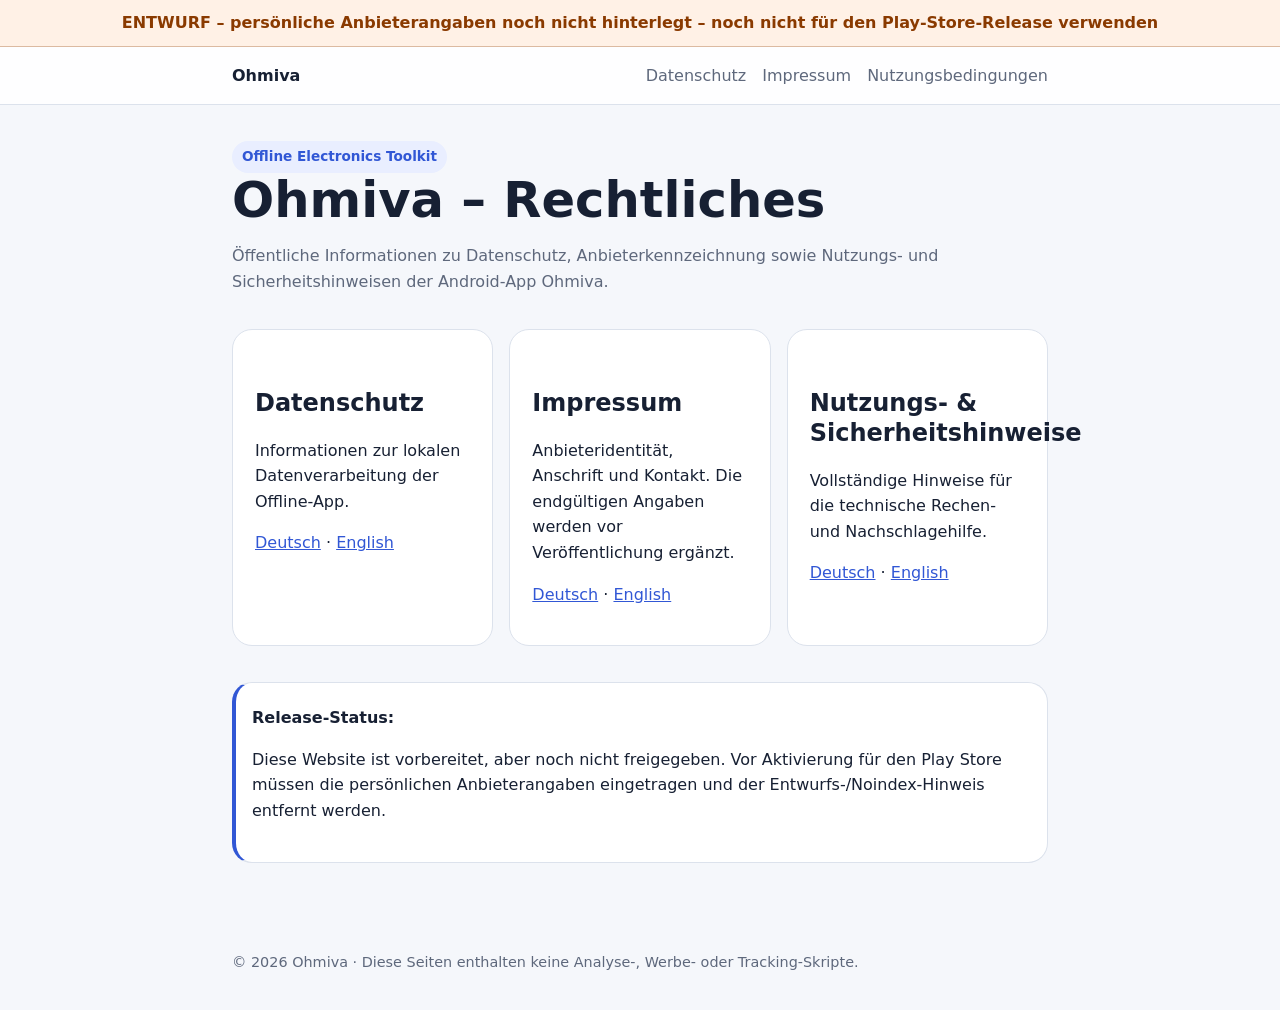
==== index.html @ 4673bb13 "Add Ohmiva legal landing page" ====
<!doctype html>
<html lang="de">
<head>
  <meta charset="utf-8">
  <meta name="viewport" content="width=device-width,initial-scale=1">
  <meta name="robots" content="noindex,nofollow">
  <meta name="color-scheme" content="light dark">
  <title>Ohmiva – Rechtliches</title>
  <link rel="stylesheet" href="styles.css">
</head>
<body>
<div class="draft">ENTWURF – persönliche Anbieterangaben noch nicht hinterlegt – noch nicht für den Play-Store-Release verwenden</div>
<header>
  <nav>
    <a class="brand" href="index.html">Ohmiva</a>
    <a href="datenschutz.html">Datenschutz</a>
    <a href="impressum.html">Impressum</a>
    <a href="nutzungsbedingungen.html">Nutzungsbedingungen</a>
  </nav>
</header>
<main>
  <span class="badge">Offline Electronics Toolkit</span>
  <h1>Ohmiva – Rechtliches</h1>
  <p class="muted">Öffentliche Informationen zu Datenschutz, Anbieterkennzeichnung sowie Nutzungs- und Sicherheitshinweisen der Android-App Ohmiva.</p>
  <div class="grid">
    <section class="card">
      <h2>Datenschutz</h2>
      <p>Informationen zur lokalen Datenverarbeitung der Offline-App.</p>
      <p><a href="datenschutz.html">Deutsch</a> · <a href="privacy.html">English</a></p>
    </section>
    <section class="card">
      <h2>Impressum</h2>
      <p>Anbieteridentität, Anschrift und Kontakt. Die endgültigen Angaben werden vor Veröffentlichung ergänzt.</p>
      <p><a href="impressum.html">Deutsch</a> · <a href="provider.html">English</a></p>
    </section>
    <section class="card">
      <h2>Nutzungs- & Sicherheitshinweise</h2>
      <p>Vollständige Hinweise für die technische Rechen- und Nachschlagehilfe.</p>
      <p><a href="nutzungsbedingungen.html">Deutsch</a> · <a href="terms.html">English</a></p>
    </section>
  </div>
  <div class="card notice">
    <strong>Release-Status:</strong>
    <p>Diese Website ist vorbereitet, aber noch nicht freigegeben. Vor Aktivierung für den Play Store müssen die persönlichen Anbieterangaben eingetragen und der Entwurfs-/Noindex-Hinweis entfernt werden.</p>
  </div>
</main><footer>© 2026 Ohmiva · Diese Seiten enthalten keine Analyse-, Werbe- oder Tracking-Skripte.</footer>
</body>
</html>
---- styles.css ----
:root {
  color-scheme: light dark;
  --bg: #f5f7fb;
  --surface: #ffffff;
  --text: #172033;
  --muted: #5e687c;
  --border: #dce2ec;
  --brand: #3157d5;
  --brand-soft: #e9eeff;
  --warn: #8a3a00;
  --warn-bg: #fff1e6;
  --max: 860px;
}
@media (prefers-color-scheme: dark) {
  :root {
    --bg: #10131a;
    --surface: #181d27;
    --text: #edf1f7;
    --muted: #aeb8ca;
    --border: #303746;
    --brand: #9bb0ff;
    --brand-soft: #202a4b;
    --warn: #ffc08e;
    --warn-bg: #3a2418;
  }
}
* { box-sizing: border-box; }
html { font-family: Inter, ui-sans-serif, system-ui, -apple-system, BlinkMacSystemFont, "Segoe UI", sans-serif; line-height: 1.6; }
body { margin: 0; background: var(--bg); color: var(--text); }
header { border-bottom: 1px solid var(--border); background: color-mix(in srgb, var(--surface) 94%, transparent); }
nav { max-width: var(--max); margin: 0 auto; padding: 16px 22px; display: flex; gap: 16px; align-items: center; flex-wrap: wrap; }
.brand { font-weight: 800; text-decoration: none; color: var(--text); margin-right: auto; }
nav a { color: var(--muted); text-decoration: none; }
nav a:hover { color: var(--brand); }
main { max-width: var(--max); margin: 0 auto; padding: 36px 22px 70px; }
h1 { font-size: clamp(2rem, 5vw, 3.1rem); line-height: 1.1; margin: 0 0 14px; }
h2 { margin-top: 36px; line-height: 1.25; }
h3 { margin-top: 28px; }
p, li { max-width: 76ch; }
a { color: var(--brand); }
.card { background: var(--surface); border: 1px solid var(--border); border-radius: 20px; padding: 22px; margin: 18px 0; }
.grid { display: grid; gap: 16px; grid-template-columns: repeat(auto-fit, minmax(240px, 1fr)); }
.muted { color: var(--muted); }
.badge { display: inline-block; background: var(--brand-soft); color: var(--brand); padding: 5px 10px; border-radius: 999px; font-weight: 700; font-size: .85rem; }
.draft { background: var(--warn-bg); color: var(--warn); border-bottom: 1px solid color-mix(in srgb, var(--warn) 30%, transparent); text-align: center; padding: 10px 16px; font-weight: 750; }
footer { max-width: var(--max); margin: 0 auto; padding: 0 22px 36px; color: var(--muted); font-size: .9rem; }
code { background: var(--brand-soft); padding: .12rem .35rem; border-radius: .35rem; }
address { font-style: normal; white-space: pre-line; }
hr { border: 0; border-top: 1px solid var(--border); margin: 34px 0; }
.notice { border-left: 4px solid var(--brand); padding-left: 16px; }
ul { padding-left: 1.25rem; }
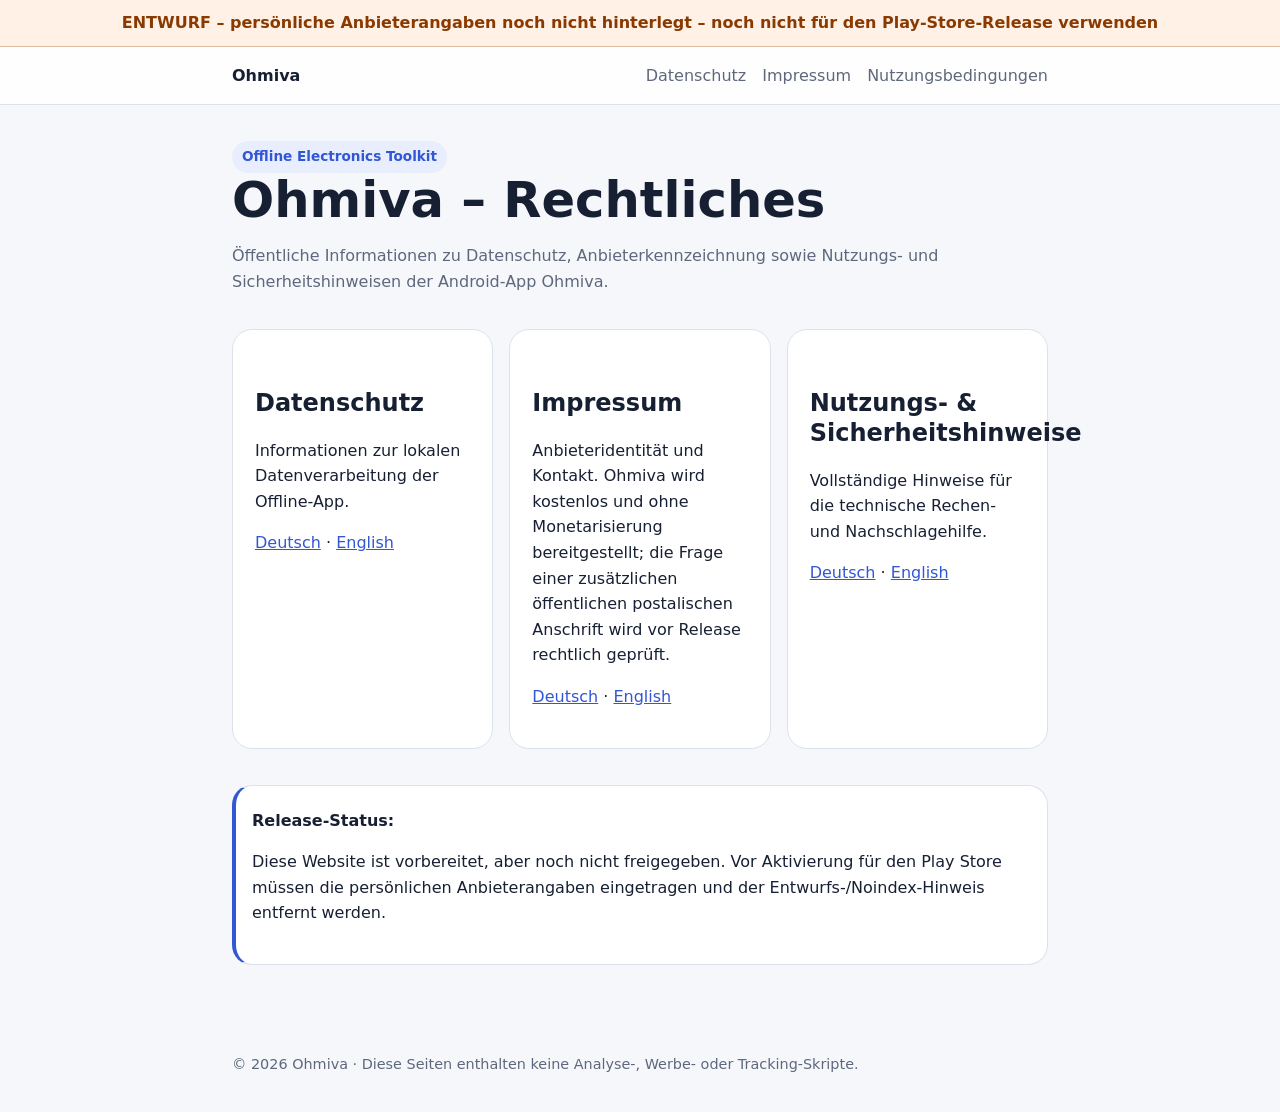
==== commit 543eb916: "Adapt Ohmiva legal site for free non-monetized release" ====
--- a/index.html
+++ b/index.html
@@ -30,7 +30,7 @@
     </section>
     <section class="card">
       <h2>Impressum</h2>
-      <p>Anbieteridentität, Anschrift und Kontakt. Die endgültigen Angaben werden vor Veröffentlichung ergänzt.</p>
+      <p>Anbieteridentität und Kontakt. Ohmiva wird kostenlos und ohne Monetarisierung bereitgestellt; die Frage einer zusätzlichen öffentlichen postalischen Anschrift wird vor Release rechtlich geprüft.</p>
       <p><a href="impressum.html">Deutsch</a> · <a href="provider.html">English</a></p>
     </section>
     <section class="card">
